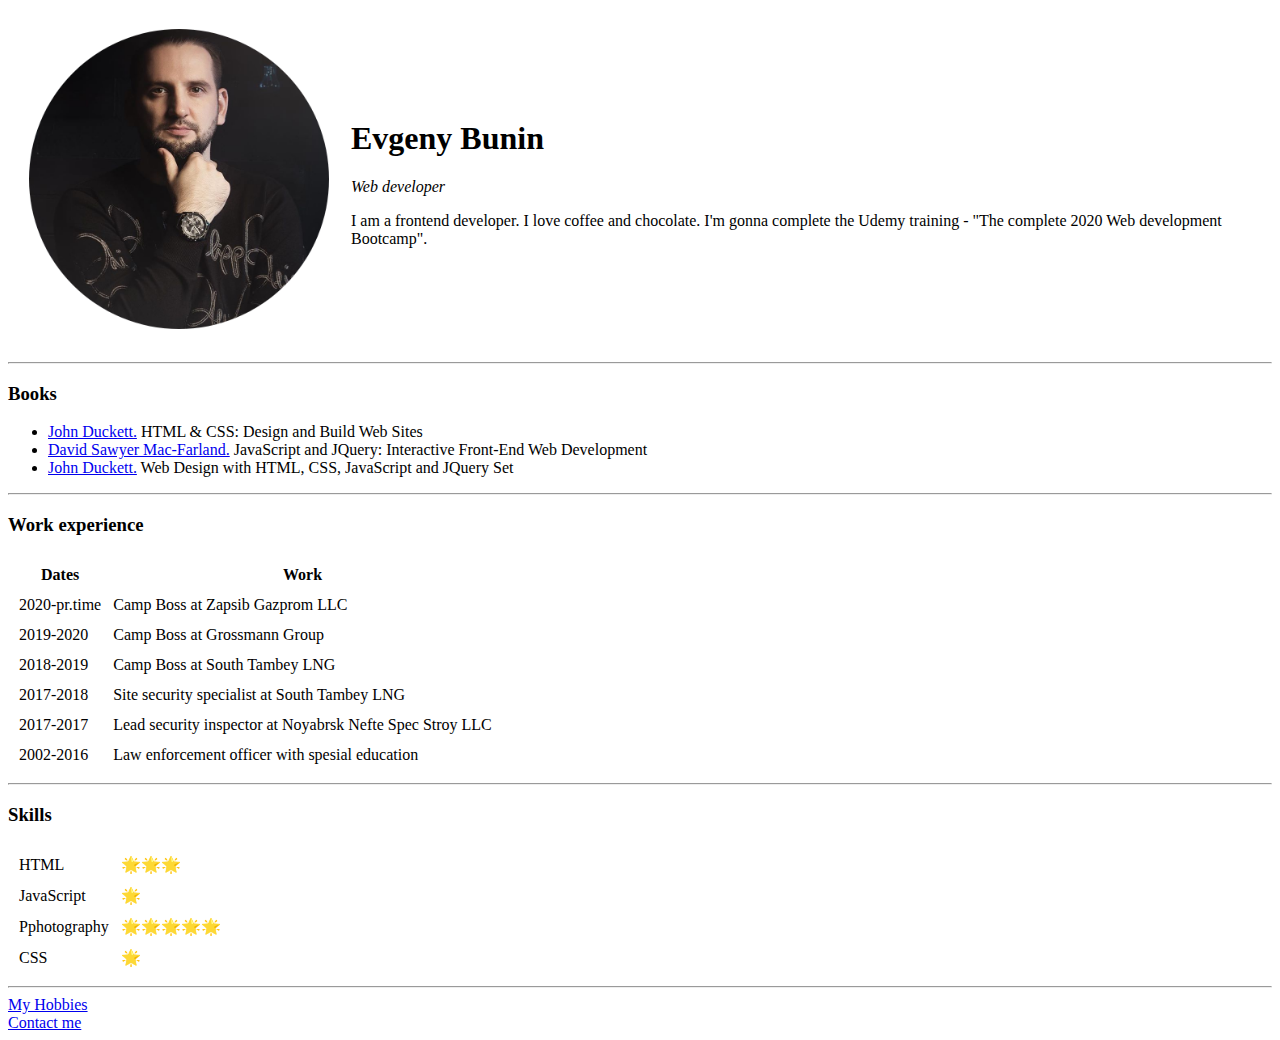
==== index.html @ ab1c0d44 "Add files via upload" ====
<!DOCTYPE html>
<html lang="en" dir="ltr">
<head>
  <meta charset="utf-8">
  <title>Evgeny's personal site</title>
</head>

<body>
  <table cellspacing="20">
    <tr>
      <td><img src="mypic.png" width="300" alt="evgeny profile picture"></td>
      <td>
        <h1>Evgeny Bunin</h1>
        <p><em>Web developer</em></p>
        <p>I am a frontend developer. I love coffee and chocolate. I'm gonna complete the Udemy training - "The complete 2020 Web development Bootcamp".</p>
      </td>
    </tr>
  </table>
  <hr>
  <h3>Books</h3>
  <ul>
    <li><a href="https://www.goodreads.com/author/show/135171.Jon_Duckett">John Duckett.</a> HTML & CSS: Design and Build Web Sites</li>
    <li><a href="https://www.goodreads.com/author/show/50547.David_Sawyer_McFarland">David Sawyer Mac-Farland.</a> JavaScript and JQuery: Interactive Front-End Web Development</li>
    <li><a href="https://www.goodreads.com/author/show/135171.Jon_Duckett">John Duckett.</a> Web Design with HTML, CSS, JavaScript and JQuery Set</li>
  </ul>
  <hr>
  <h3>Work experience</h3>
  <table cellspacing="10">
    <thead>
      <tr>
        <th>Dates</th>
        <th>Work</th>
      </tr>
    </thead>
    <tbody>
      <tr>
        <td>2020-pr.time</td>
        <td>Camp Boss at Zapsib Gazprom LLC</td>
      </tr>
      <tr>
        <td>2019-2020</td>
        <td>Camp Boss at Grossmann Group</td>
      </tr>
      <tr>
        <td>2018-2019</td>
        <td>Camp Boss at South Tambey LNG</td>
      </tr>
      <tr>
        <td>2017-2018</td>
        <td>Site security specialist at South Tambey LNG</td>
      </tr>
      <tr>
        <td>2017-2017</td>
        <td>Lead security inspector at Noyabrsk Nefte Spec Stroy LLC</td>
      </tr>
      <tr>
        <td>2002-2016</td>
        <td>Law enforcement officer with spesial education</td>
      </tr>
    </tbody>
  </table>
  <hr>
  <h3>Skills</h3>
      <td><table cellspacing="10">
        <tr>
          <td>HTML</td>
          <td>🌟🌟🌟</td>
        </tr>
        <tr>
          <td>JavaScript</td>
          <td>🌟</td>
        </tr>
        <tr>
          <td>Pphotography</td>
          <td>🌟🌟🌟🌟🌟</td>
        </tr>
        <tr>
          <td>CSS</td>
          <td>🌟</td>
        </tr>
      </table></td>
  <hr>
  <a href="Hobbies.html">My Hobbies</a><br>
  <a href="contact.html">Contact me</a>
</body>

</html>
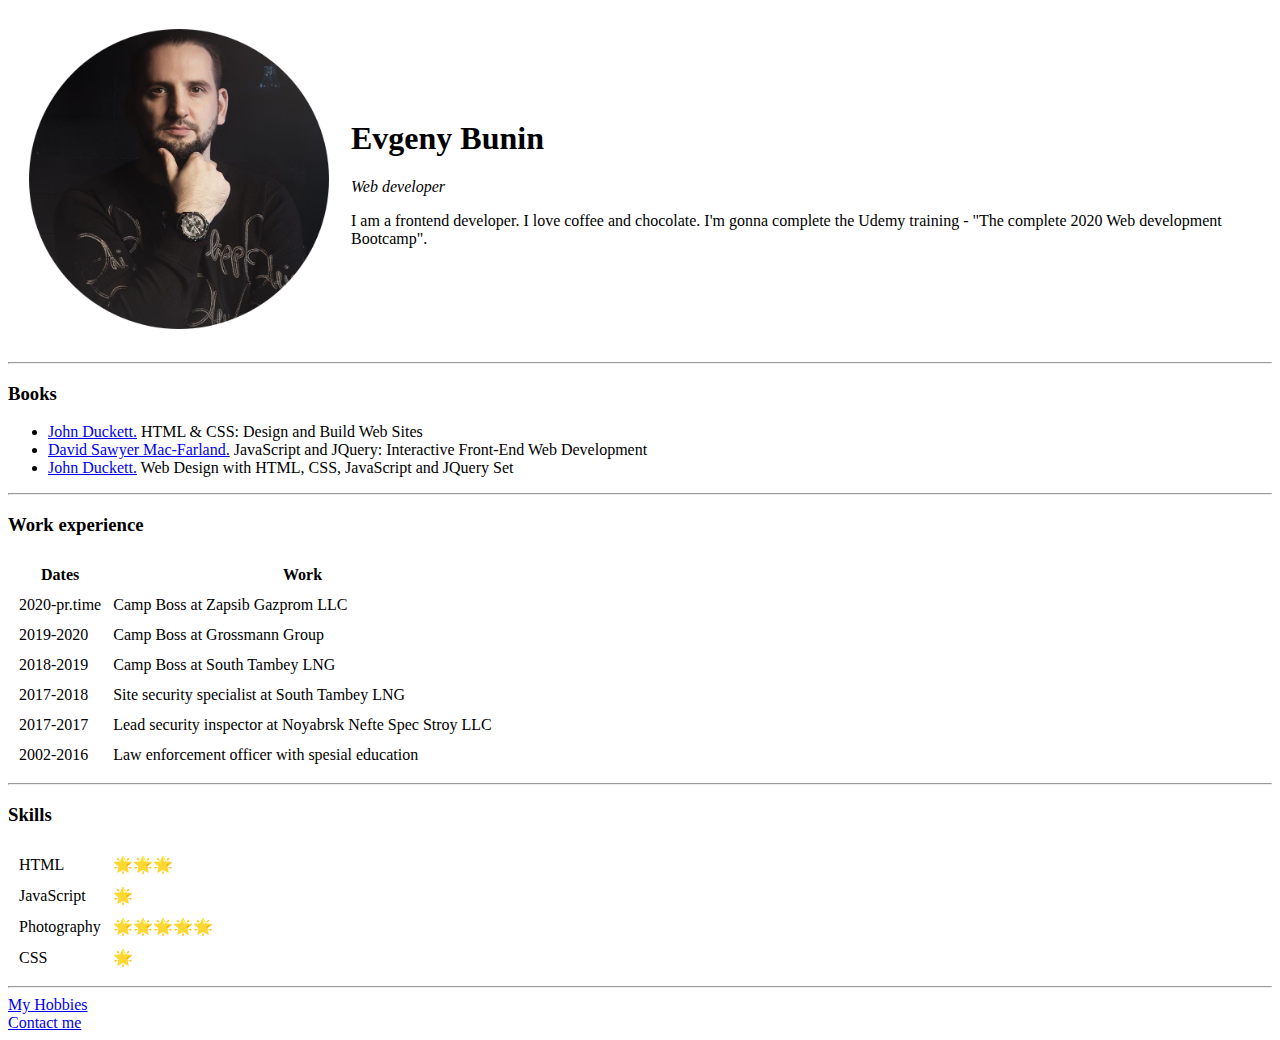
==== commit 8dd54a5a: "Add files via upload" ====
--- a/index.html
+++ b/index.html
@@ -71,7 +71,7 @@
           <td>🌟</td>
         </tr>
         <tr>
-          <td>Pphotography</td>
+          <td>Photography</td>
           <td>🌟🌟🌟🌟🌟</td>
         </tr>
         <tr>
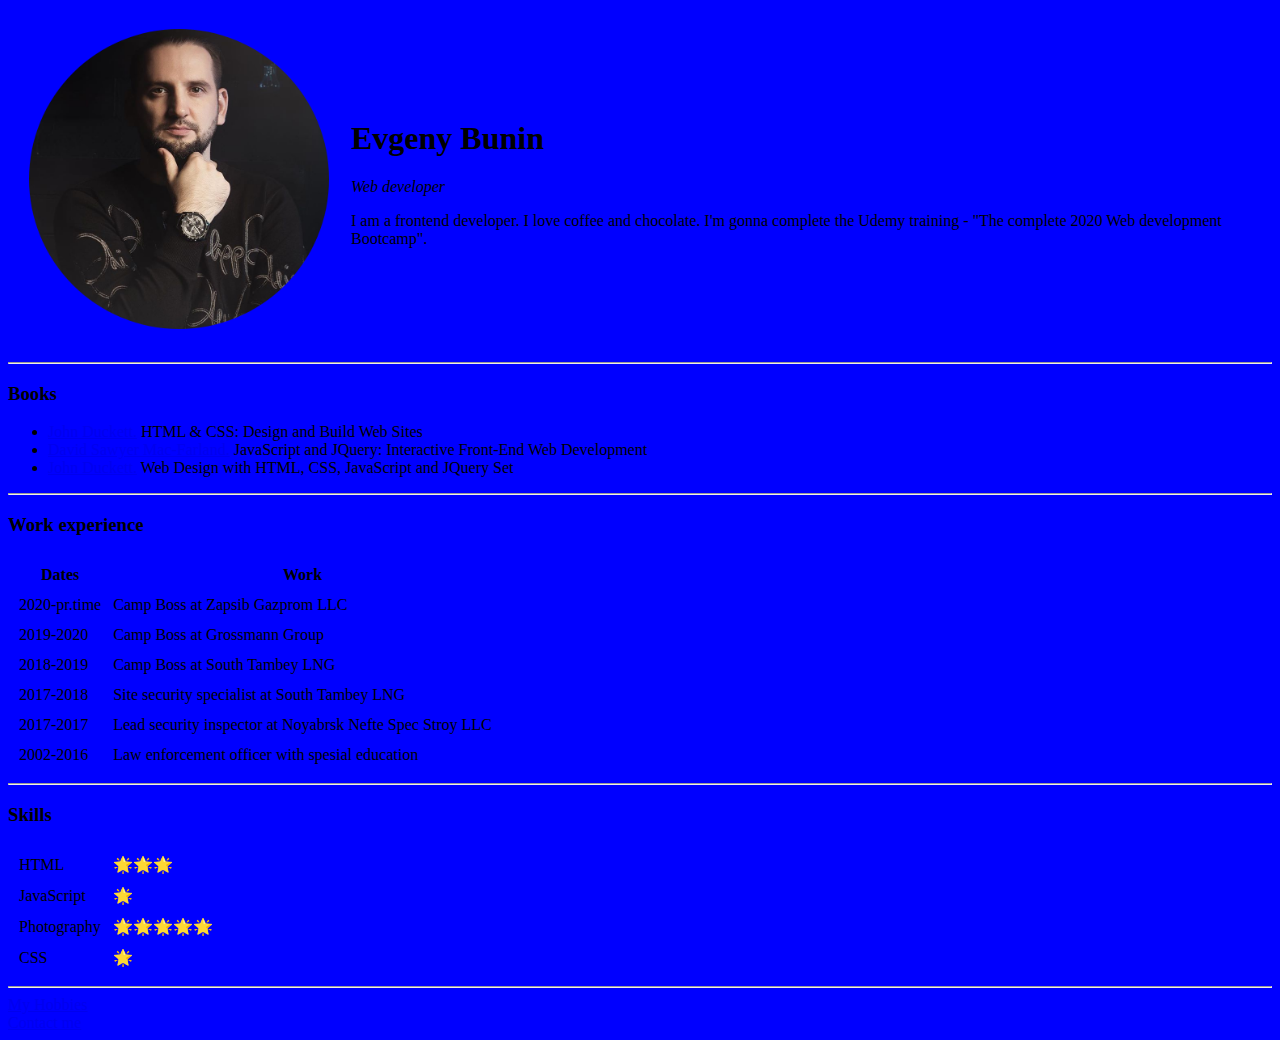
==== commit f123221a: "Add files via upload" ====
--- a/index.html
+++ b/index.html
@@ -1,11 +1,12 @@
 <!DOCTYPE html>
 <html lang="en" dir="ltr">
+
 <head>
   <meta charset="utf-8">
   <title>Evgeny's personal site</title>
 </head>
 
-<body>
+<body style="background: blue;">
   <table cellspacing="20">
     <tr>
       <td><img src="mypic.png" width="300" alt="evgeny profile picture"></td>
@@ -61,24 +62,26 @@
   </table>
   <hr>
   <h3>Skills</h3>
-      <td><table cellspacing="10">
-        <tr>
-          <td>HTML</td>
-          <td>🌟🌟🌟</td>
-        </tr>
-        <tr>
-          <td>JavaScript</td>
-          <td>🌟</td>
-        </tr>
-        <tr>
-          <td>Photography</td>
-          <td>🌟🌟🌟🌟🌟</td>
-        </tr>
-        <tr>
-          <td>CSS</td>
-          <td>🌟</td>
-        </tr>
-      </table></td>
+  <td>
+    <table cellspacing="10">
+      <tr>
+        <td>HTML</td>
+        <td>🌟🌟🌟</td>
+      </tr>
+      <tr>
+        <td>JavaScript</td>
+        <td>🌟</td>
+      </tr>
+      <tr>
+        <td>Photography</td>
+        <td>🌟🌟🌟🌟🌟</td>
+      </tr>
+      <tr>
+        <td>CSS</td>
+        <td>🌟</td>
+      </tr>
+    </table>
+  </td>
   <hr>
   <a href="Hobbies.html">My Hobbies</a><br>
   <a href="contact.html">Contact me</a>
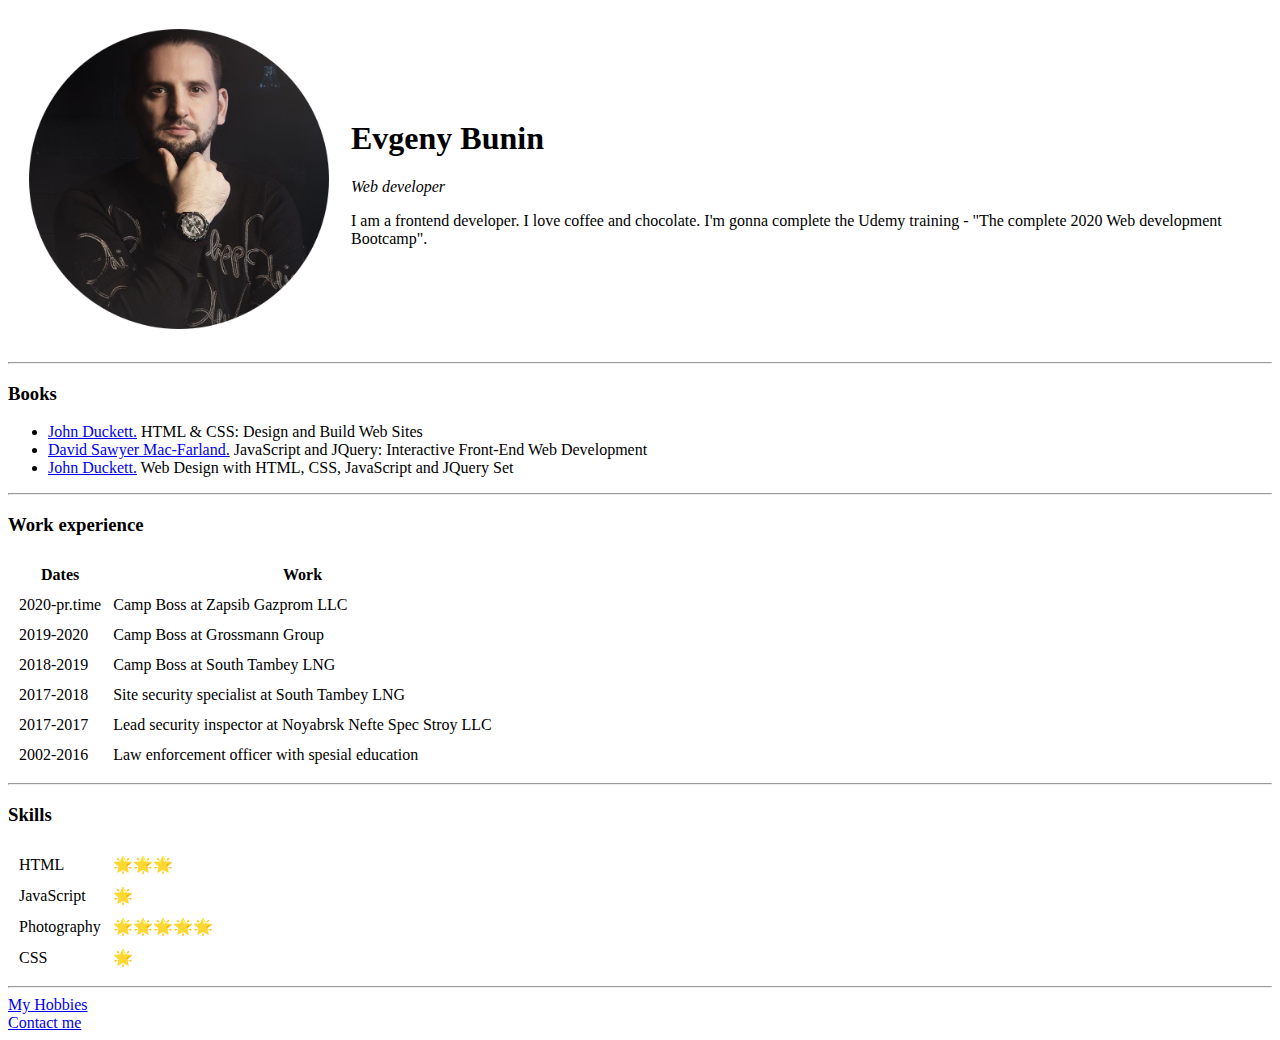
==== commit fde3c1f3: "Add files via upload" ====
--- a/index.html
+++ b/index.html
@@ -6,7 +6,7 @@
   <title>Evgeny's personal site</title>
 </head>
 
-<body style="background: blue;">
+<body>
   <table cellspacing="20">
     <tr>
       <td><img src="mypic.png" width="300" alt="evgeny profile picture"></td>
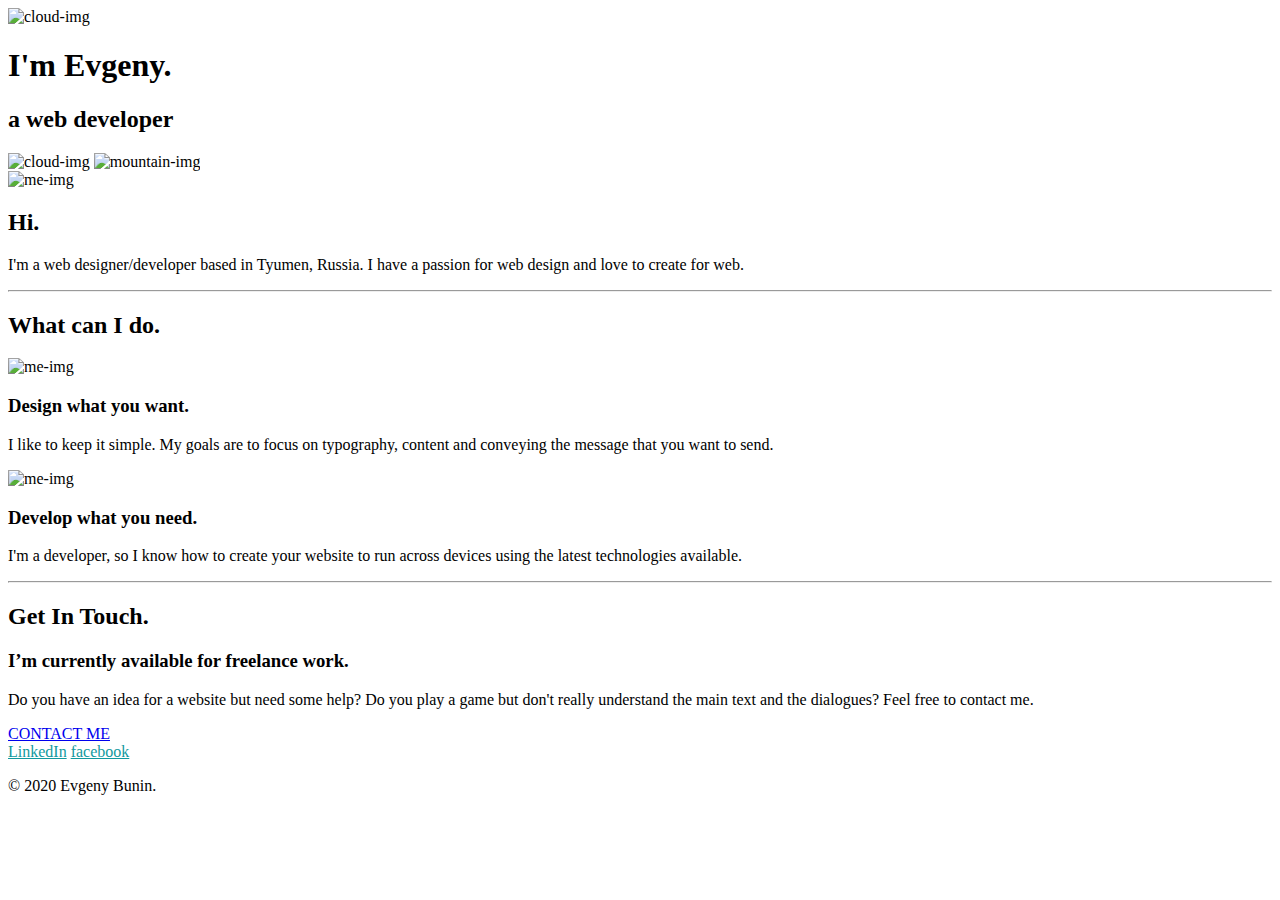
==== commit 1bcf28b4: "13.14 updates" ====
--- a/index.html
+++ b/index.html
@@ -3,88 +3,59 @@
 
 <head>
   <meta charset="utf-8">
-  <title>Evgeny's personal site</title>
+  <link rel="stylesheet" href="css/styles.css">
+  <link rel="icon" href="favicon.ico">
+  <link href="https://fonts.googleapis.com/css2?family=Merriweather&family=Montserrat&family=Sacramento&display=swap" rel="stylesheet">
+  <title>Evgeny Bunin</title>
 </head>
 
 <body>
-  <table cellspacing="20">
-    <tr>
-      <td><img src="mypic.png" width="300" alt="evgeny profile picture"></td>
-      <td>
-        <h1>Evgeny Bunin</h1>
-        <p><em>Web developer</em></p>
-        <p>I am a frontend developer. I love coffee and chocolate. I'm gonna complete the Udemy training - "The complete 2020 Web development Bootcamp".</p>
-      </td>
-    </tr>
-  </table>
-  <hr>
-  <h3>Books</h3>
-  <ul>
-    <li><a href="https://www.goodreads.com/author/show/135171.Jon_Duckett">John Duckett.</a> HTML & CSS: Design and Build Web Sites</li>
-    <li><a href="https://www.goodreads.com/author/show/50547.David_Sawyer_McFarland">David Sawyer Mac-Farland.</a> JavaScript and JQuery: Interactive Front-End Web Development</li>
-    <li><a href="https://www.goodreads.com/author/show/135171.Jon_Duckett">John Duckett.</a> Web Design with HTML, CSS, JavaScript and JQuery Set</li>
-  </ul>
-  <hr>
-  <h3>Work experience</h3>
-  <table cellspacing="10">
-    <thead>
-      <tr>
-        <th>Dates</th>
-        <th>Work</th>
-      </tr>
-    </thead>
-    <tbody>
-      <tr>
-        <td>2020-pr.time</td>
-        <td>Camp Boss at Zapsib Gazprom LLC</td>
-      </tr>
-      <tr>
-        <td>2019-2020</td>
-        <td>Camp Boss at Grossmann Group</td>
-      </tr>
-      <tr>
-        <td>2018-2019</td>
-        <td>Camp Boss at South Tambey LNG</td>
-      </tr>
-      <tr>
-        <td>2017-2018</td>
-        <td>Site security specialist at South Tambey LNG</td>
-      </tr>
-      <tr>
-        <td>2017-2017</td>
-        <td>Lead security inspector at Noyabrsk Nefte Spec Stroy LLC</td>
-      </tr>
-      <tr>
-        <td>2002-2016</td>
-        <td>Law enforcement officer with spesial education</td>
-      </tr>
-    </tbody>
-  </table>
-  <hr>
-  <h3>Skills</h3>
-  <td>
-    <table cellspacing="10">
-      <tr>
-        <td>HTML</td>
-        <td>🌟🌟🌟</td>
-      </tr>
-      <tr>
-        <td>JavaScript</td>
-        <td>🌟</td>
-      </tr>
-      <tr>
-        <td>Photography</td>
-        <td>🌟🌟🌟🌟🌟</td>
-      </tr>
-      <tr>
-        <td>CSS</td>
-        <td>🌟</td>
-      </tr>
-    </table>
-  </td>
-  <hr>
-  <a href="Hobbies.html">My Hobbies</a><br>
-  <a href="contact.html">Contact me</a>
+  <div class="top-conteiner">
+    <img class="top-cloud" src="images/cloud.png" alt="cloud-img">
+    <h1>I'm Evgeny.</h1>
+    <h2>a <span class="web">web</span> developer</h2>
+    <img class="bottom-cloud" src="images/cloud.png" alt="cloud-img">
+    <img src="images/mountain.png" alt="mountain-img">
+  </div>
+
+  <div class="middle-container">
+    <div class="profile">
+      <img class="me" src="images/me.svg" alt="me-img">
+      <h2>Hi.</h2>
+      <p class="intro">I'm a web designer/developer based in Tyumen, Russia. I have a passion for web design and love to create for web.</p>
+    </div>
+    <hr>
+    <div class="skills">
+      <h2>What can I do.</h2>
+      <div class="skill-row">
+        <img class="me1" src="images/skills.png" alt="me-img">
+        <h3>Design what you want.</h3>
+        <p>I like to keep it simple. My goals are to focus on typography, content and conveying the message that you want to send.</p>
+      </div>
+      <div class="skill-row">
+        <img class="me-dev" src="images/developer.png" alt="me-img">
+        <h3>Develop what you need.</h3>
+        <p class="skill-description">I'm a developer, so I know how to create your website to run across devices using the latest technologies available.</p>
+      </div>
+    </div>
+    <hr>
+    <div class="contact-me">
+      <h2>Get In Touch.</h2>
+      <h3>I’m currently available for freelance work.</h3>
+      <p class="contact-message">Do you have an idea for a website but need some help? Do you play a game but don't really understand the main text and the dialogues? Feel free to contact me.</p>
+      <a class="btn" href="mailto:buninev@yandex.ru">CONTACT ME</a>
+
+    </div>
+  </div>
+
+
+  <div class="bottom-container">
+    <a class="footer-link" href="https://www.linkedin.com/in/evgeny-bunin-611b35124/" style="color:#11999e;">LinkedIn</a>
+    <a class="footer-link" href="https://www.facebook.com/eugeny.bunin" style="color:#11999e;">facebook</a>
+    <p class="maker">© 2020 Evgeny Bunin.</p>
+  </div>
+
+
 </body>
 
 </html>
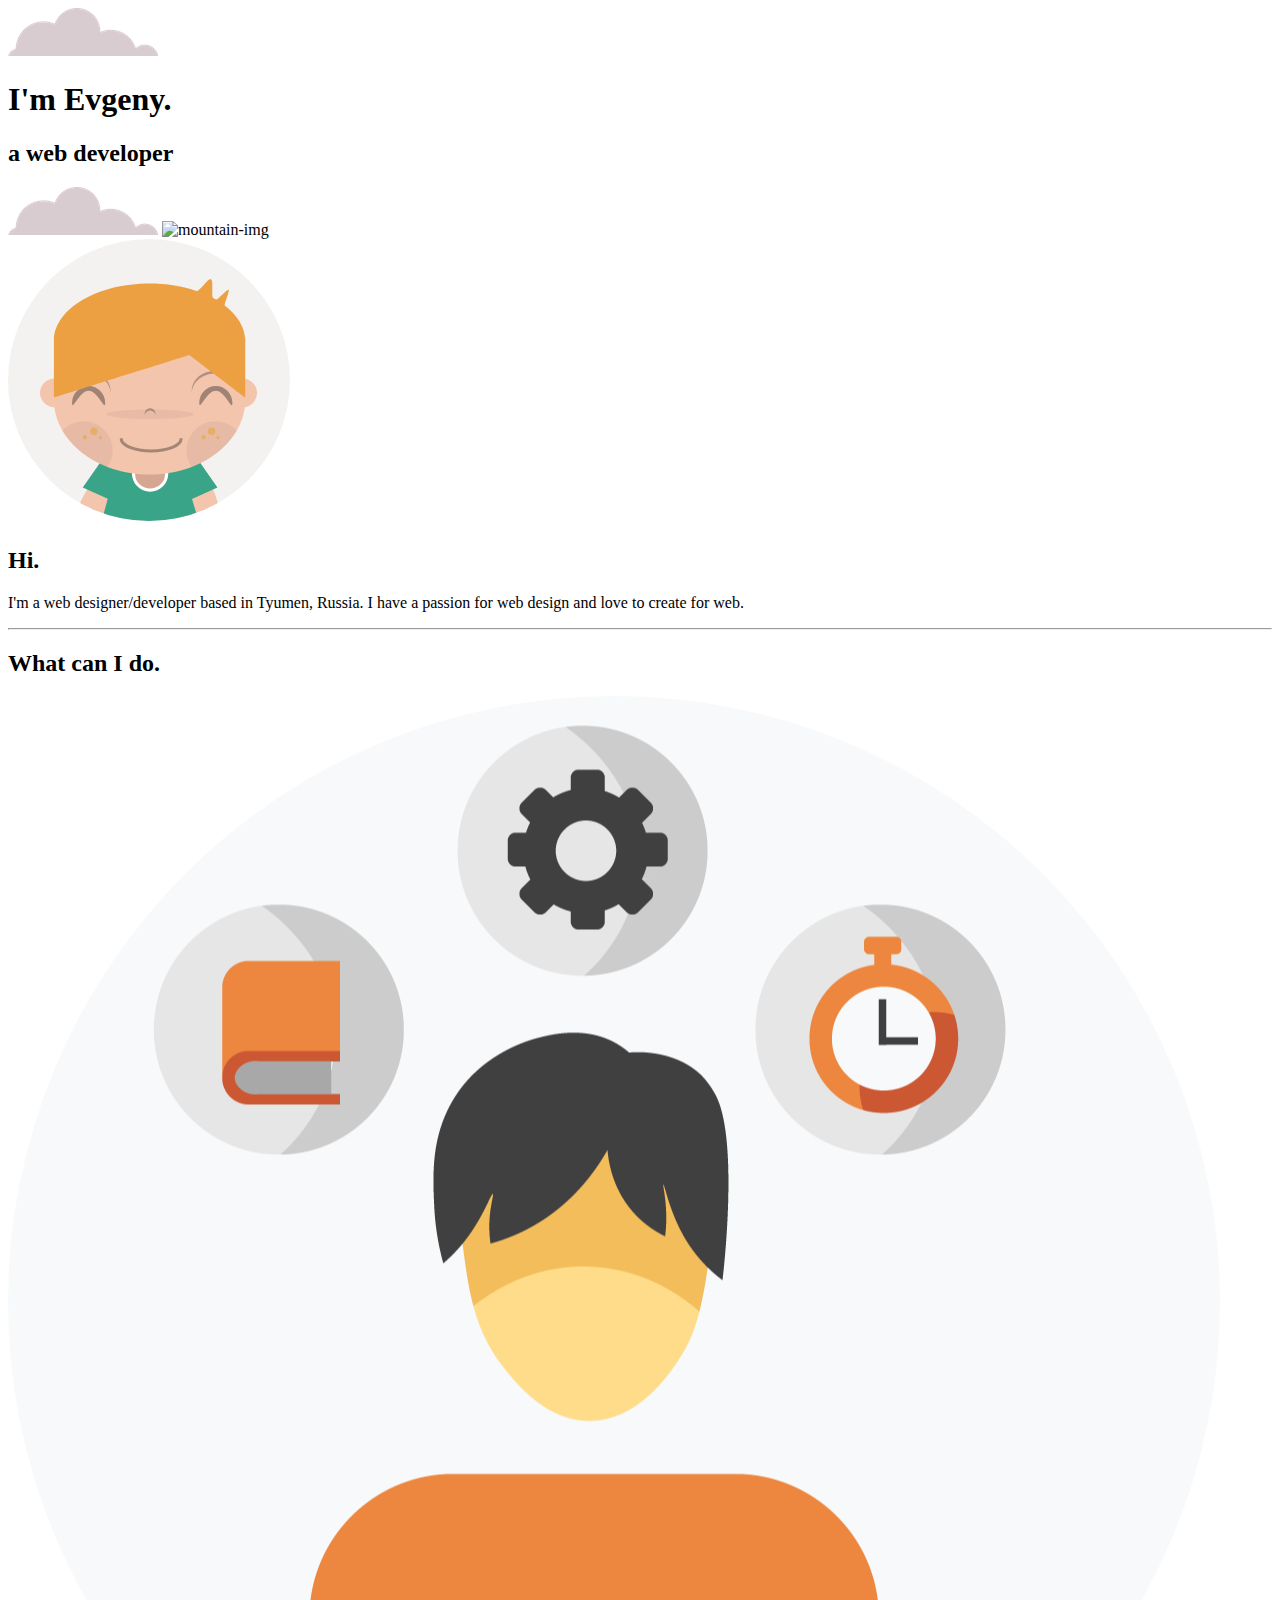
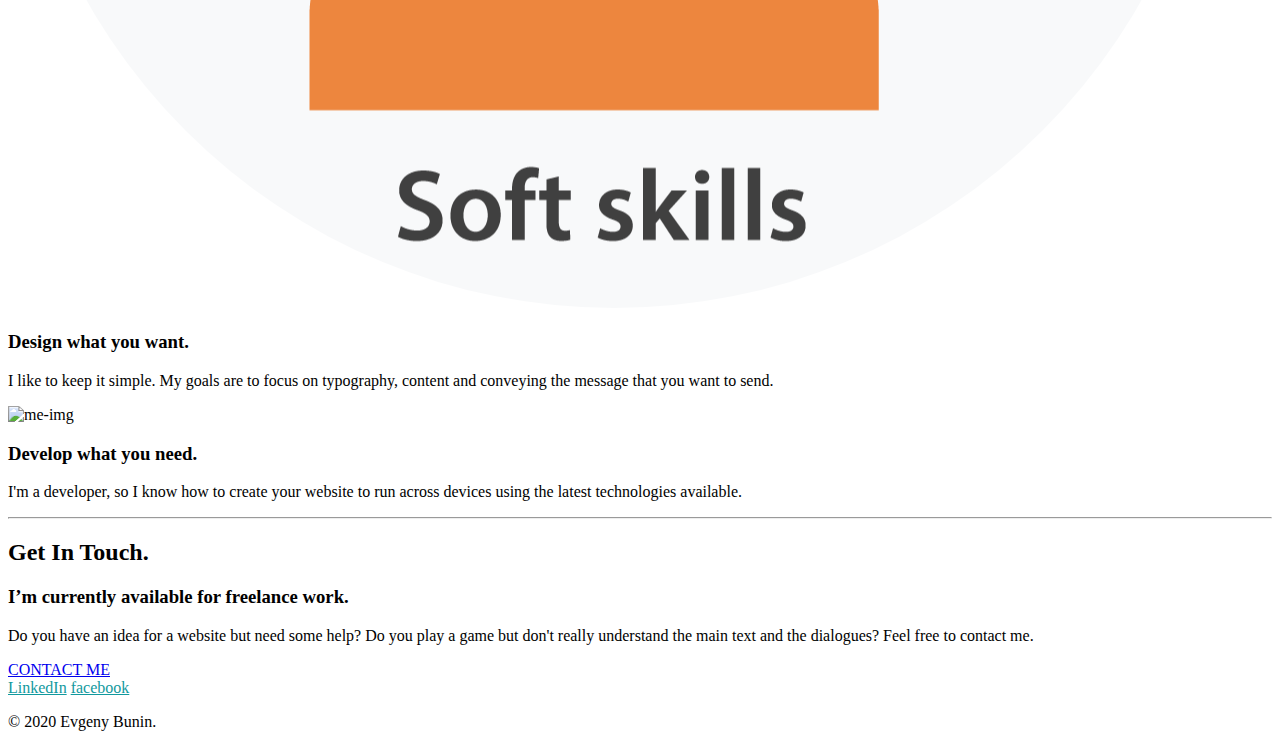
==== commit 72630e5e: "Add files via upload" ====
--- a/index.html
+++ b/index.html
@@ -11,16 +11,16 @@
 
 <body>
   <div class="top-conteiner">
-    <img class="top-cloud" src="images/cloud.png" alt="cloud-img">
+    <img class="top-cloud" src="cloud.png" alt="cloud-img">
     <h1>I'm Evgeny.</h1>
     <h2>a <span class="web">web</span> developer</h2>
-    <img class="bottom-cloud" src="images/cloud.png" alt="cloud-img">
+    <img class="bottom-cloud" src="cloud.png" alt="cloud-img">
     <img src="images/mountain.png" alt="mountain-img">
   </div>
 
   <div class="middle-container">
     <div class="profile">
-      <img class="me" src="images/me.svg" alt="me-img">
+      <img class="me" src="me.svg" alt="me-img">
       <h2>Hi.</h2>
       <p class="intro">I'm a web designer/developer based in Tyumen, Russia. I have a passion for web design and love to create for web.</p>
     </div>
@@ -28,7 +28,7 @@
     <div class="skills">
       <h2>What can I do.</h2>
       <div class="skill-row">
-        <img class="me1" src="images/skills.png" alt="me-img">
+        <img class="me1" src="skills.png" alt="me-img">
         <h3>Design what you want.</h3>
         <p>I like to keep it simple. My goals are to focus on typography, content and conveying the message that you want to send.</p>
       </div>
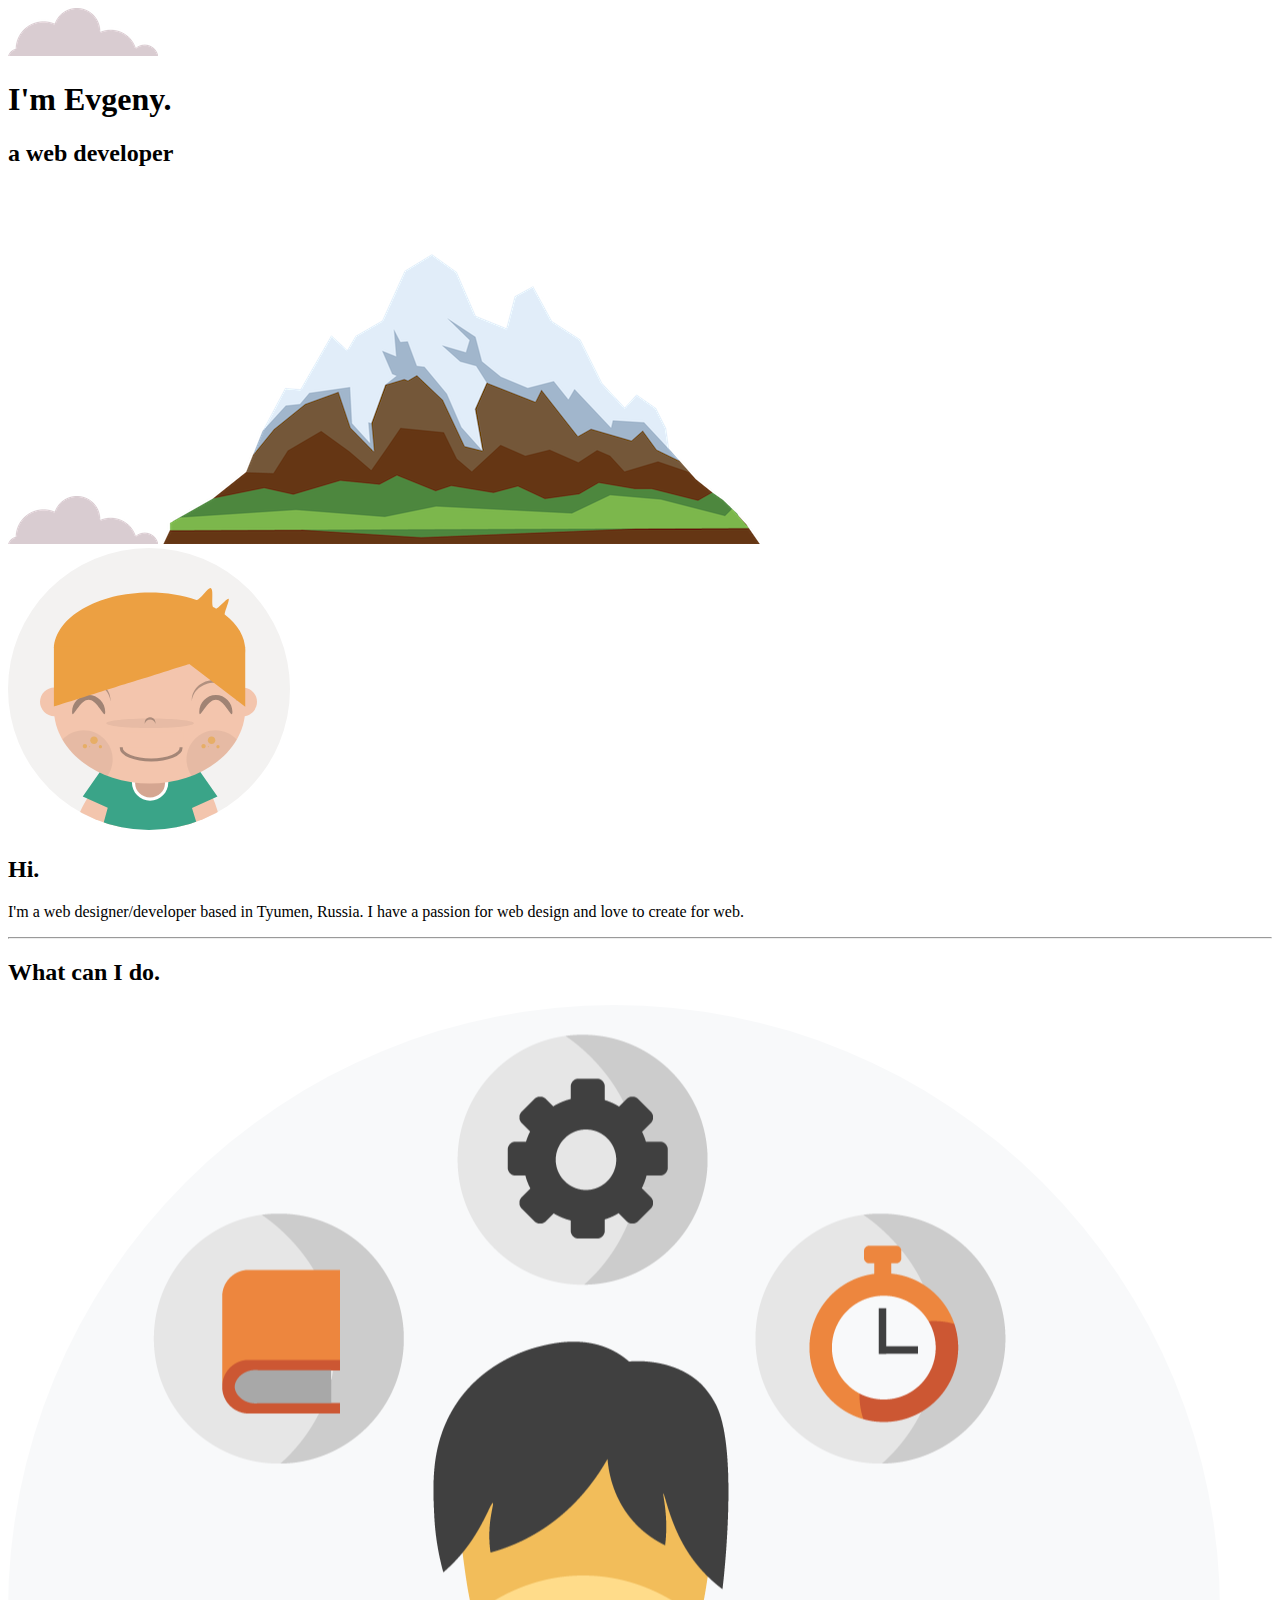
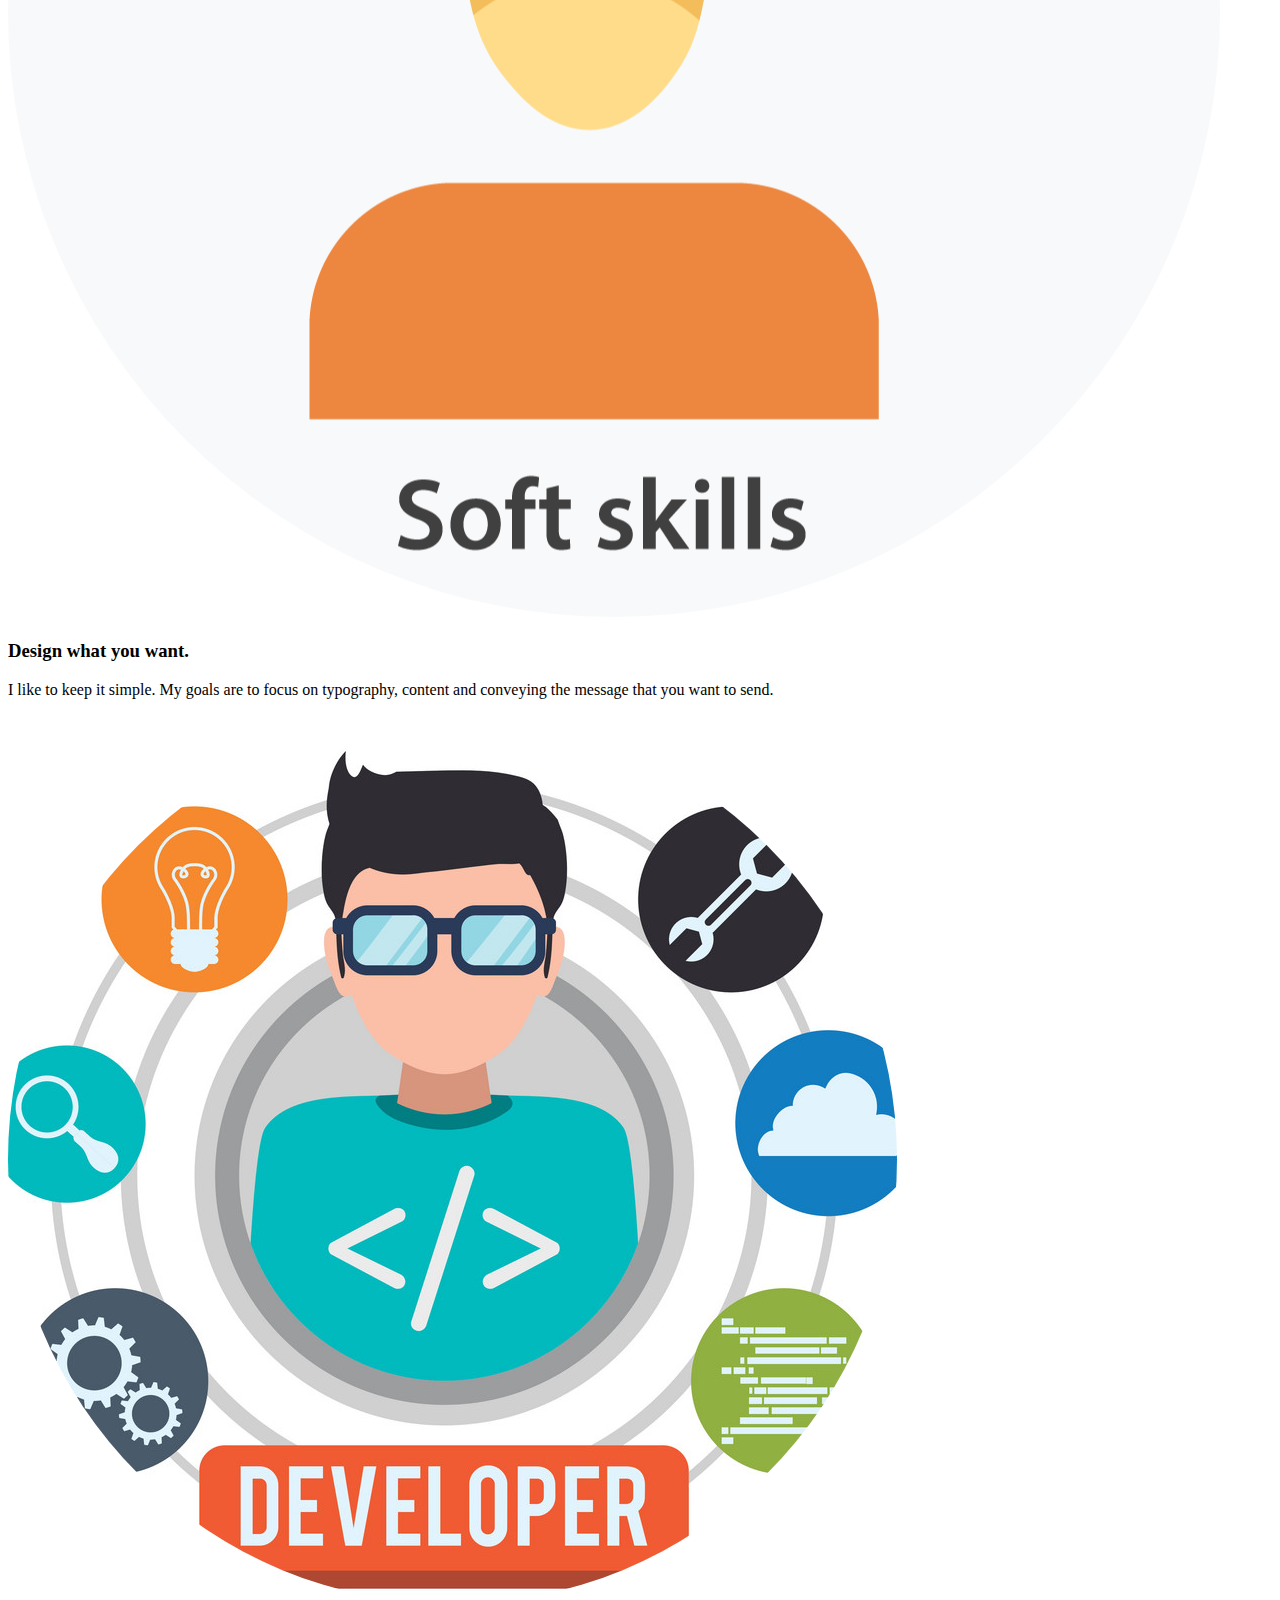
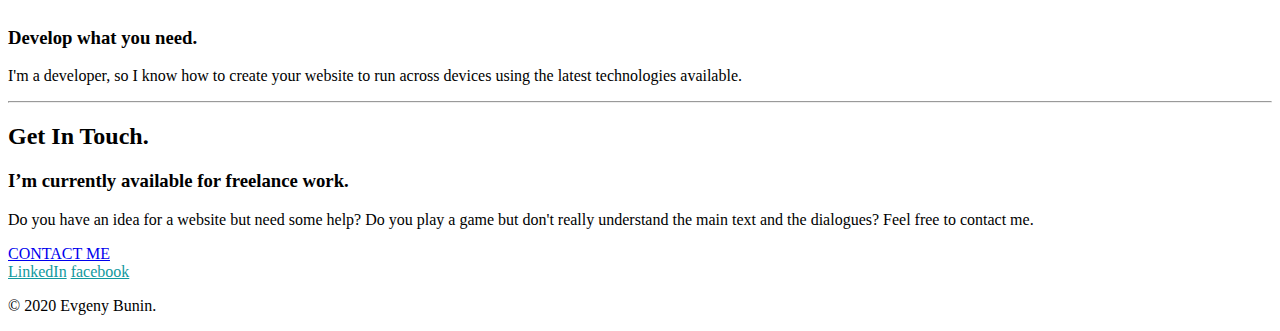
==== commit 648918d9: "Add files via upload" ====
--- a/index.html
+++ b/index.html
@@ -15,7 +15,7 @@
     <h1>I'm Evgeny.</h1>
     <h2>a <span class="web">web</span> developer</h2>
     <img class="bottom-cloud" src="cloud.png" alt="cloud-img">
-    <img src="images/mountain.png" alt="mountain-img">
+    <img src="mountain.png" alt="mountain-img">
   </div>
 
   <div class="middle-container">
@@ -33,7 +33,7 @@
         <p>I like to keep it simple. My goals are to focus on typography, content and conveying the message that you want to send.</p>
       </div>
       <div class="skill-row">
-        <img class="me-dev" src="images/developer.png" alt="me-img">
+        <img class="me-dev" src="developer.png" alt="me-img">
         <h3>Develop what you need.</h3>
         <p class="skill-description">I'm a developer, so I know how to create your website to run across devices using the latest technologies available.</p>
       </div>
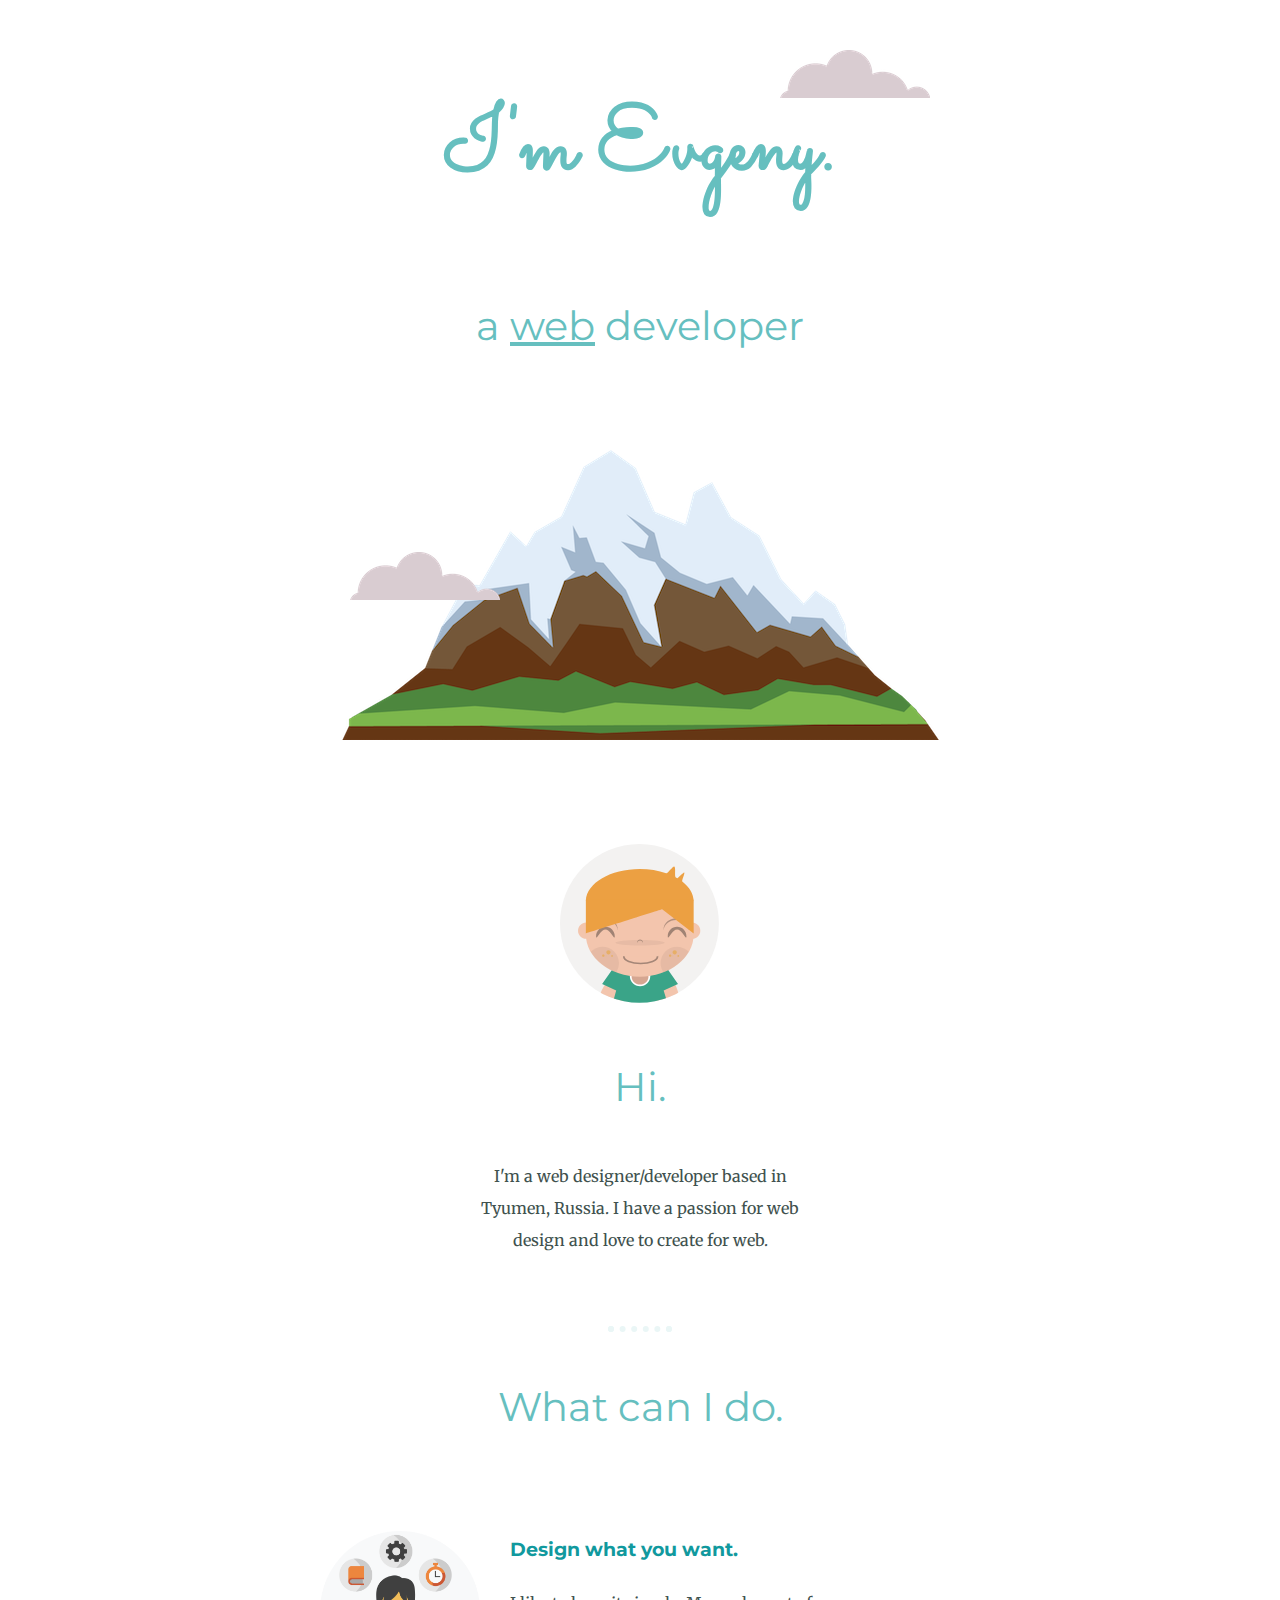
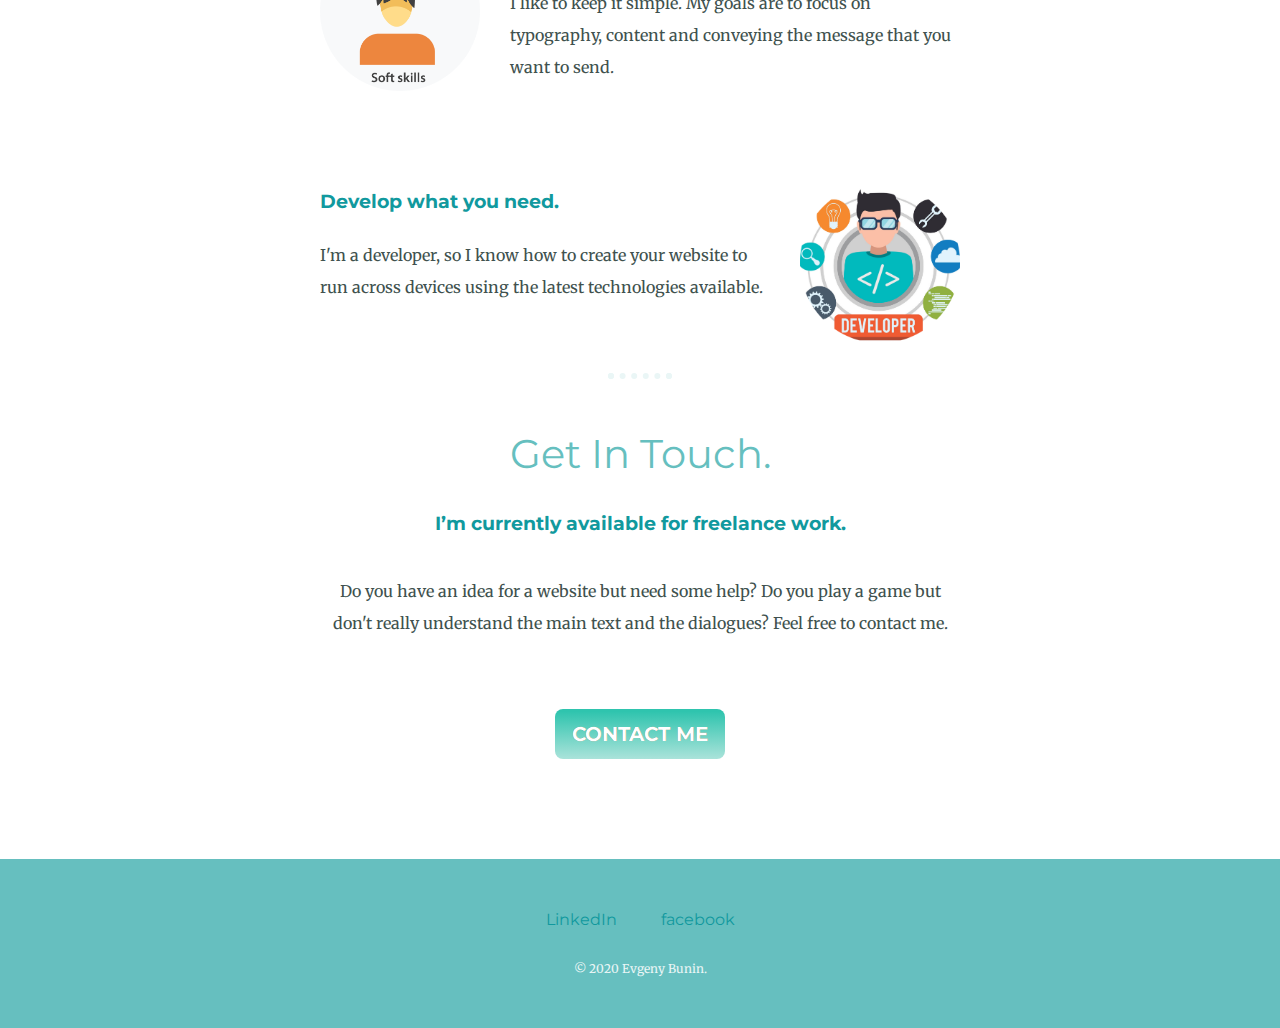
==== commit 4ae6d98c: "Add files via upload" ====
--- a/index.html
+++ b/index.html
@@ -3,7 +3,7 @@
 
 <head>
   <meta charset="utf-8">
-  <link rel="stylesheet" href="css/styles.css">
+  <link rel="stylesheet" href="styles.css">
   <link rel="icon" href="favicon.ico">
   <link href="https://fonts.googleapis.com/css2?family=Merriweather&family=Montserrat&family=Sacramento&display=swap" rel="stylesheet">
   <title>Evgeny Bunin</title>
--- a/styles.css
+++ b/styles.css
@@ -0,0 +1,205 @@
+body {
+  color: #40514E;
+  margin: 0;
+  text-align: center;
+  font-family: 'Merriweather', serif;
+}
+
+h1 {
+  margin-top: 50px auto 0 auto;
+  font-family: 'Sacramento', cursive;
+  font-size: 5.625rem;
+  color: #66BFBF;
+  line-height: 2
+}
+
+h2 {
+  font-family: 'Montserrat', sans-serif;
+  font-size: 2.5rem;
+  color: #66bfbf;
+  font-weight: normal;
+}
+
+h3 {
+  font-family: 'Montserrat', sans-serif;
+  color: #11999e;
+}
+
+a {
+  font-family: 'Montserrat', sans-serif;
+  margin: 10px 20px;
+  text-decoration: none;
+}
+.top-container {
+  background-color: #E4F9F5;
+  position: relative;
+  padding-top: 100px;
+}
+
+.middle-container {}
+
+.bottom-container {}
+
+.web {
+  text-decoration: underline;
+}
+
+.bottom-cloud {
+  position: absolute;
+  left: 350px;
+  bottom: 300px;
+}
+
+.top-cloud {
+  position: absolute;
+  right: 350px;
+  top: 50px;
+}
+
+.skill-row {
+  width: 50%;
+  margin: 100px auto 70px auto;
+  text-align: left;
+  line-height: 2;
+}
+
+.profile {
+  width: 50%;
+  margin: 100px auto 70px auto;
+  text-align: center;
+  line-height: 2
+}
+
+.intro {
+  width: 50%;
+  margin: auto;
+}
+
+.me {
+  width: 25%;
+}
+
+.me1 {
+  width: 25%;
+  float: left;
+  margin-right: 30px;
+}
+
+.me-dev {
+  width: 25%;
+  float: right;
+  margin-left: 30px;
+}
+
+/***чтобы расположить изображение под текстом
+.skill-description {
+  clear: right;
+}
+*/
+.bottom-container {
+  background-color: #66BFBF;
+    padding: 50px 0 20px;
+}
+
+.maker {
+  color: #EAF6F6;
+  font-size: 0.75rem;
+  padding: 20px 0;
+}
+
+hr {
+  border: dotted #EAF6F6 6px;
+  border-bottom: none;
+  width: 4%;
+  margin-bottom: 50px;
+}
+.contact-message {
+  width: 50%;
+  margin: 40px auto 60px;
+  line-height: 2;
+
+}
+
+.btn {
+
+background:-webkit-gradient( linear, left top, left bottom, color-stop(0.05, #2fc4ae), color-stop(1, #aae3da) );
+
+background:-moz-linear-gradient( center top, #2fc4ae 5%, #aae3da 100% );
+
+filter:progid:DXImageTransform.Microsoft.gradient(startColorstr='#2fc4ae', endColorstr='#aae3da');
+
+background-color:#2fc4ae;
+
+-webkit-border-top-left-radius:8px;
+
+-moz-border-radius-topleft:8px;
+
+border-top-left-radius:8px;
+
+-webkit-border-top-right-radius:8px;
+
+-moz-border-radius-topright:8px;
+
+border-top-right-radius:8px;
+
+-webkit-border-bottom-right-radius:8px;
+
+-moz-border-radius-bottomright:8px;
+
+border-bottom-right-radius:8px;
+
+-webkit-border-bottom-left-radius:8px;
+
+-moz-border-radius-bottomleft:8px;
+
+border-bottom-left-radius:8px;
+
+text-indent:0;
+
+display:inline-block;
+
+color:#ffffff;
+
+font-family: 'Montserrat', sans-serif;
+
+font-size:20px;
+
+font-weight:bold;
+
+font-style:normal;
+
+height:50px;
+
+line-height:50px;
+
+width:170px;
+
+text-decoration:none;
+
+text-align:center;
+
+text-shadow:0px 0px 0px #2f6627;
+
+margin-bottom: 100px;
+
+}
+
+.btn:hover {
+
+background:-webkit-gradient( linear, left top, left bottom, color-stop(0.05, #aae3da), color-stop(1, #2fc4ae) );
+
+background:-moz-linear-gradient( center top, #aae3da 5%, #2fc4ae 100% );
+
+filter:progid:DXImageTransform.Microsoft.gradient(startColorstr='#aae3da', endColorstr='#2fc4ae');
+
+background-color:#aae3da;
+
+}
+
+.btn:active {
+
+position:relative;
+
+top:1px;
+
+}
